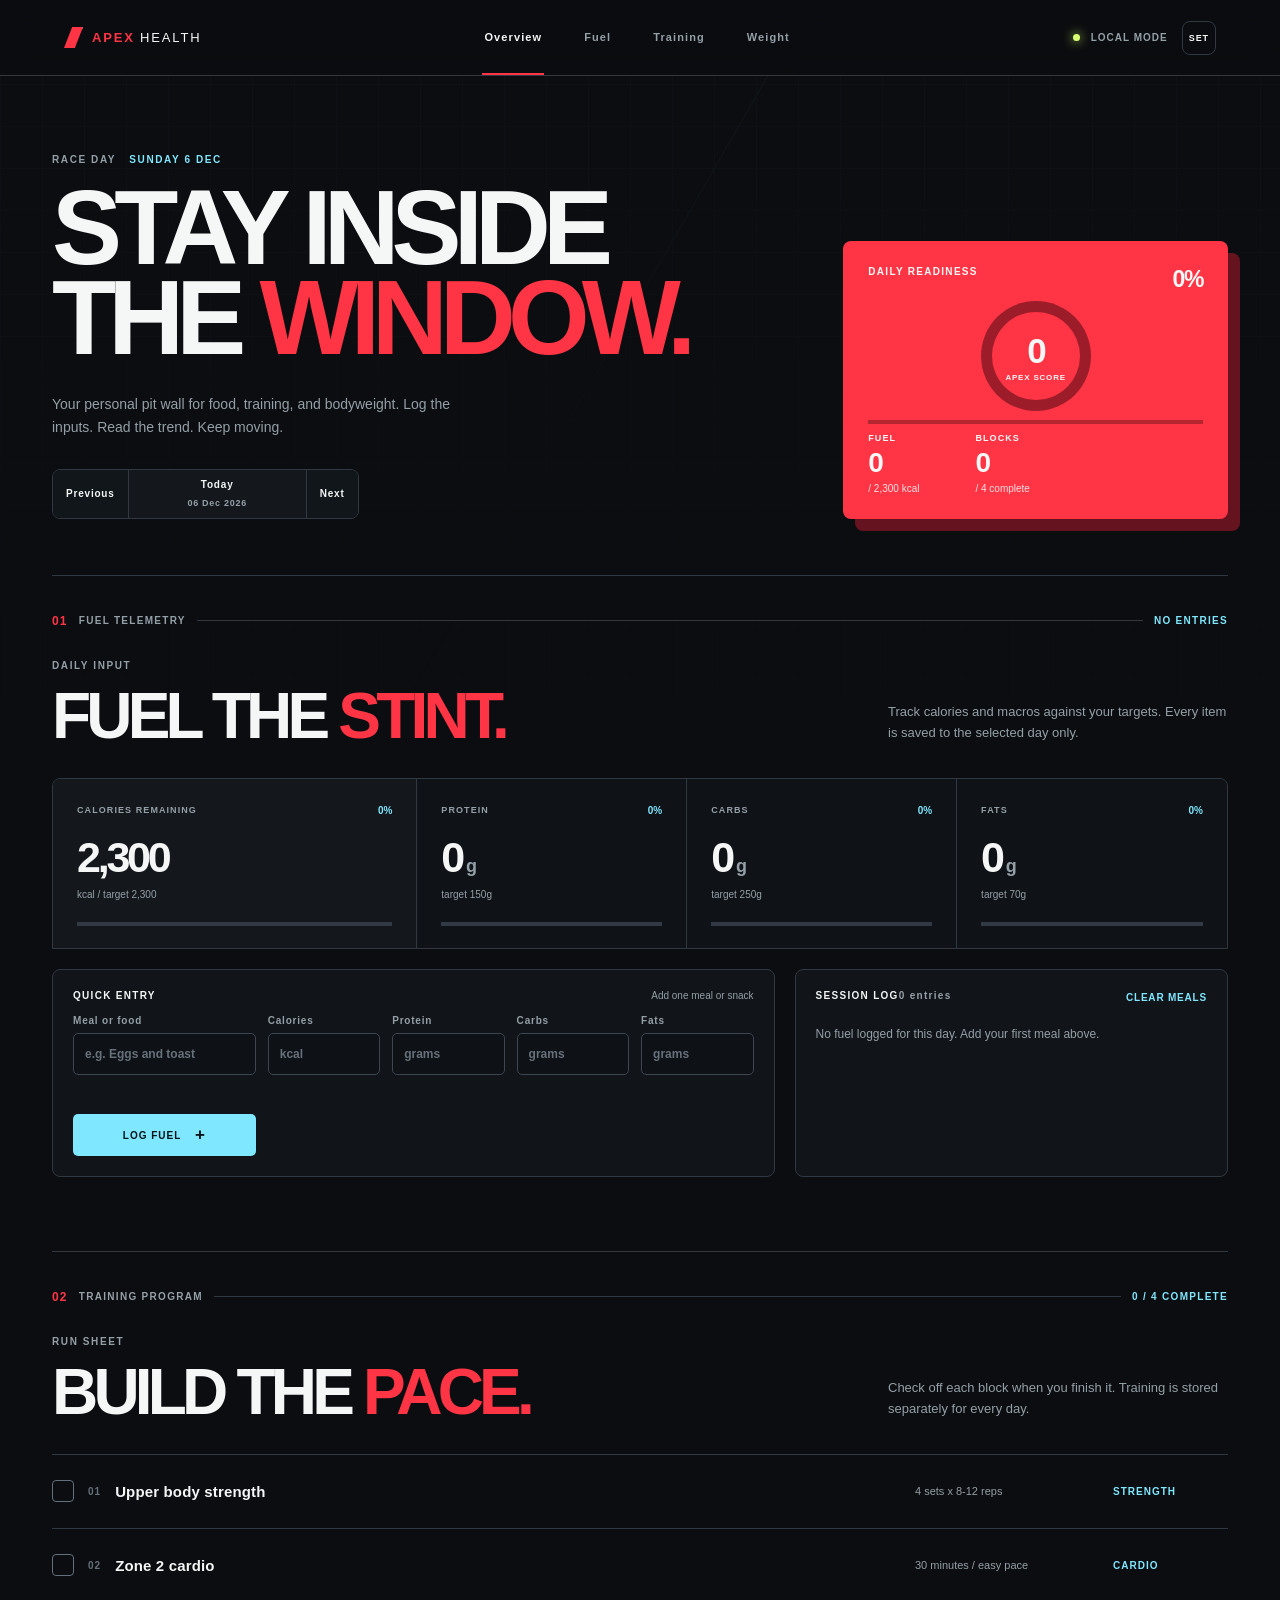
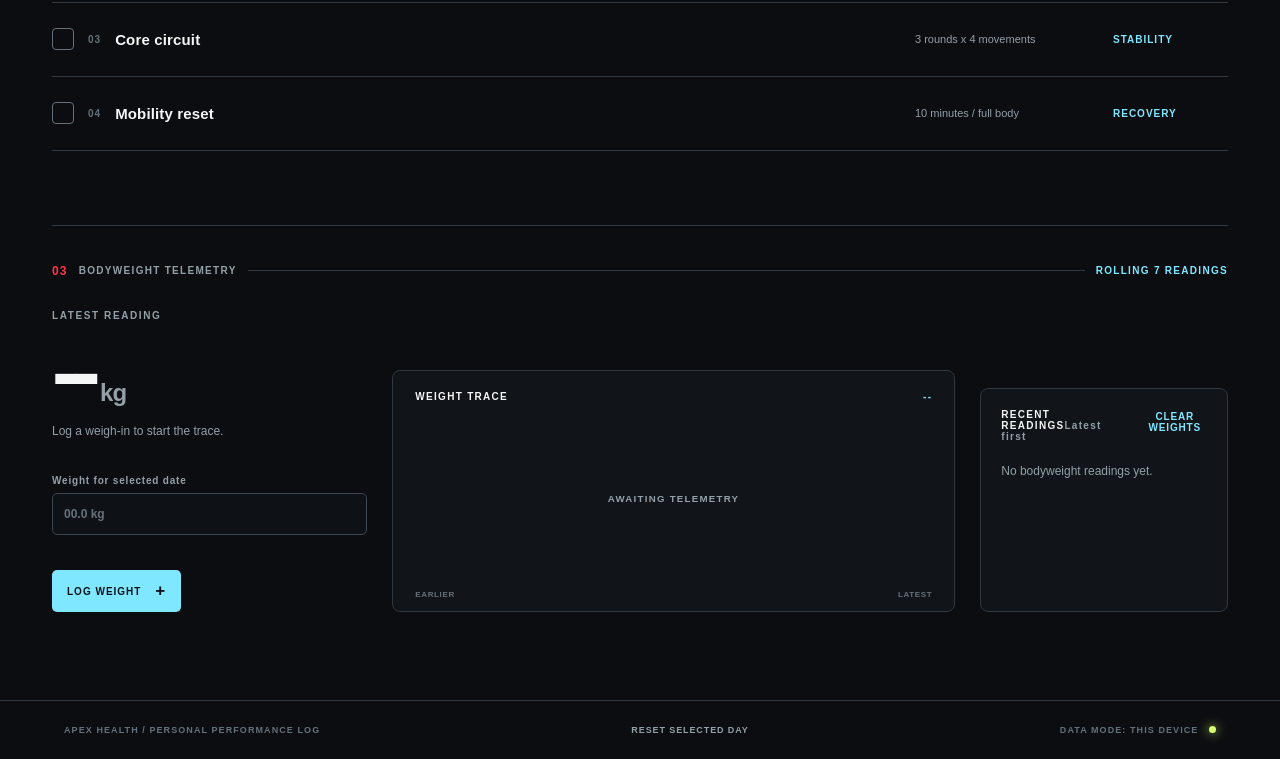
==== index.html @ 32682e9d "Connect Apex Health dashboard to Google Sheets adapter" ====
<!doctype html>
<html lang="en">
  <head>
    <meta charset="UTF-8" />
    <meta name="viewport" content="width=device-width, initial-scale=1.0" />
    <meta name="theme-color" content="#0b0d10" />
    <meta name="description" content="A private F1-inspired dashboard for daily nutrition, training, and bodyweight tracking." />
    <title>Apex Health | Personal performance tracker</title>
    <link rel="icon" href="data:image/svg+xml,%3Csvg xmlns='http://www.w3.org/2000/svg' viewBox='0 0 64 64'%3E%3Crect width='64' height='64' rx='10' fill='%230b0d10'/%3E%3Cpath d='M12 45 29 16h24L37 45h-9l12-20h-9L21 45Z' fill='%23ff3545'/%3E%3C/svg%3E" />
    <link rel="stylesheet" href="styles.css" />
  </head>
  <body>
    <a class="skip-link" href="#dashboard">Skip to dashboard</a>
    <div class="ambient-grid" aria-hidden="true"></div>

    <header class="topbar">
      <a class="brand" href="#dashboard" aria-label="Apex Health dashboard">
        <span class="brand-mark" aria-hidden="true"></span>
        <span><b>APEX</b> HEALTH</span>
      </a>
      <nav aria-label="Primary navigation">
        <a class="active" href="#dashboard">Overview</a>
        <a href="#fuel">Fuel</a>
        <a href="#training">Training</a>
        <a href="#weight">Weight</a>
      </nav>
      <div class="topbar-actions">
        <span class="status" id="connectionStatus"><i aria-hidden="true"></i> LOCAL MODE</span>
        <button class="icon-button" id="settingsButton" type="button" aria-label="Open daily target settings">
          <span aria-hidden="true">SET</span>
        </button>
      </div>
    </header>

    <main id="dashboard">
      <section class="hero">
        <div class="hero-copy">
          <p class="eyebrow">RACE DAY <span id="todayLabel"></span></p>
          <h1>Stay inside<br />the <em>window.</em></h1>
          <p class="lede">Your personal pit wall for food, training, and bodyweight. Log the inputs. Read the trend. Keep moving.</p>
          <div class="date-control" aria-label="Choose tracking date">
            <button id="previousDay" type="button" aria-label="Previous day">Previous</button>
            <button id="jumpToday" class="date-display" type="button"><span id="selectedDateLabel">Today</span><small id="selectedDateLong"></small></button>
            <button id="nextDay" type="button" aria-label="Next day">Next</button>
          </div>
        </div>

        <aside class="race-card" aria-labelledby="readiness-title">
          <div class="race-card-head"><span id="readiness-title">DAILY READINESS</span><b id="completion">0%</b></div>
          <div class="lap-ring" id="lapRing" aria-hidden="true"><div><strong id="lapScore">0</strong><small>APEX SCORE</small></div></div>
          <div class="progress"><i id="progressBar"></i></div>
          <div class="race-stats">
            <div><small>FUEL</small><strong id="caloriesTotal">0</strong><span id="calorieRaceTarget">/ 2,300 kcal</span></div>
            <div><small>BLOCKS</small><strong id="workoutsTotal">0</strong><span id="workoutRaceTarget">/ 4 complete</span></div>
          </div>
        </aside>
      </section>

      <section class="section-shell telemetry" id="fuel">
        <div class="section-kicker"><span>01</span><p>FUEL TELEMETRY</p><i></i><small id="fuelStatus">NO ENTRIES</small></div>
        <div class="section-heading">
          <div><p class="eyebrow">DAILY INPUT</p><h2>Fuel the <em>stint.</em></h2></div>
          <p>Track calories and macros against your targets. Every item is saved to the selected day only.</p>
        </div>

        <div class="fuel-grid">
          <article class="metric primary"><div class="metric-top"><p>CALORIES REMAINING</p><span id="caloriePercent">0%</span></div><strong id="remaining">2,300</strong><small id="calorieTargetLabel">kcal / target 2,300</small><div class="meter"><i id="calorieMeter"></i></div></article>
          <article class="metric"><div class="metric-top"><p>PROTEIN</p><span id="proteinPercent">0%</span></div><strong id="protein">0<span>g</span></strong><small id="proteinTargetLabel">target 150g</small><div class="meter"><i id="proteinMeter"></i></div></article>
          <article class="metric"><div class="metric-top"><p>CARBS</p><span id="carbsPercent">0%</span></div><strong id="carbs">0<span>g</span></strong><small id="carbsTargetLabel">target 250g</small><div class="meter"><i id="carbsMeter"></i></div></article>
          <article class="metric"><div class="metric-top"><p>FATS</p><span id="fatsPercent">0%</span></div><strong id="fats">0<span>g</span></strong><small id="fatsTargetLabel">target 70g</small><div class="meter"><i id="fatsMeter"></i></div></article>
        </div>

        <div class="fuel-entry-layout">
          <form class="fuel-form" id="fuelForm" novalidate>
            <div class="form-title"><span>QUICK ENTRY</span><small>Add one meal or snack</small></div>
            <label class="wide-field">Meal or food<input required name="meal" maxlength="60" autocomplete="off" placeholder="e.g. Eggs and toast" /></label>
            <label>Calories<input required name="calories" type="number" min="0" max="10000" step="1" inputmode="decimal" placeholder="kcal" /></label>
            <label>Protein<input name="protein" type="number" min="0" max="1000" step="0.1" inputmode="decimal" placeholder="grams" /></label>
            <label>Carbs<input name="carbs" type="number" min="0" max="1000" step="0.1" inputmode="decimal" placeholder="grams" /></label>
            <label>Fats<input name="fats" type="number" min="0" max="1000" step="0.1" inputmode="decimal" placeholder="grams" /></label>
            <p class="form-error" id="fuelError" role="alert"></p>
            <button class="primary-button" type="submit">Log fuel <b aria-hidden="true">+</b></button>
          </form>

          <div class="log-panel">
            <div class="log-panel-head"><div><span>SESSION LOG</span><small id="mealCount">0 entries</small></div><button id="clearMeals" class="text-button" type="button">Clear meals</button></div>
            <div class="meal-list" id="mealList"></div>
          </div>
        </div>
      </section>

      <section class="section-shell training-section" id="training">
        <div class="section-kicker"><span>02</span><p>TRAINING PROGRAM</p><i></i><small id="trainingStatus">0 / 4 COMPLETE</small></div>
        <div class="section-heading"><div><p class="eyebrow">RUN SHEET</p><h2>Build the <em>pace.</em></h2></div><p>Check off each block when you finish it. Training is stored separately for every day.</p></div>
        <div class="exercise-list" id="exerciseList"></div>
      </section>

      <section class="section-shell weight-section" id="weight">
        <div class="section-kicker"><span>03</span><p>BODYWEIGHT TELEMETRY</p><i></i><small>ROLLING 7 READINGS</small></div>
        <div class="weight-layout">
          <div class="weight-reading"><p class="eyebrow">LATEST READING</p><strong class="weight-value" id="currentWeight">--<small>kg</small></strong><p class="weight-note" id="weightNote">Log a weigh-in to start the trace.</p><form id="weightForm" novalidate><label>Weight for selected date<input required type="number" min="25" max="300" step="0.1" inputmode="decimal" name="weight" placeholder="00.0 kg" /></label><p class="form-error" id="weightError" role="alert"></p><button class="primary-button" type="submit">Log weight <b aria-hidden="true">+</b></button></form></div>
          <div class="chart-wrap"><div class="chart-title"><span>WEIGHT TRACE</span><strong id="weightChange">--</strong></div><svg id="weightChart" viewBox="0 0 640 220" role="img" aria-label="Recent bodyweight trend"></svg><div class="axis"><span id="chartStart">EARLIER</span><span id="chartEnd">LATEST</span></div></div>
          <aside class="weight-history"><div class="log-panel-head"><div><span>RECENT READINGS</span><small>Latest first</small></div><button id="clearWeight" class="text-button" type="button">Clear weights</button></div><div id="weightList"></div></aside>
        </div>
      </section>
    </main>

    <footer><span>APEX HEALTH / PERSONAL PERFORMANCE LOG</span><button id="resetDay" type="button">Reset selected day</button><span id="dataMode">DATA MODE: THIS DEVICE <b aria-hidden="true"></b></span></footer>

    <dialog id="settingsDialog" aria-labelledby="settingsTitle">
      <form id="settingsForm" novalidate>
        <div class="dialog-head"><div><p class="eyebrow">CAR SETUP</p><h2 id="settingsTitle">Daily targets.</h2></div><button class="icon-button" id="closeSettings" aria-label="Close settings" type="button">Close</button></div>
        <p class="dialog-copy">These targets change only the progress calculations on this device.</p>
        <div class="settings-grid"><label>Calories<input required name="calories" type="number" min="500" max="10000" /></label><label>Protein (g)<input required name="protein" type="number" min="1" max="1000" /></label><label>Carbs (g)<input required name="carbs" type="number" min="1" max="1000" /></label><label>Fats (g)<input required name="fats" type="number" min="1" max="1000" /></label></div>
        <p class="form-error" id="settingsError" role="alert"></p><div class="dialog-actions"><button class="text-button" id="cancelSettings" type="button">Cancel</button><button class="primary-button" type="submit">Save targets <b aria-hidden="true">+</b></button></div>
      </form>
    </dialog>
    <div class="toast" id="toast" role="status" aria-live="polite"></div>
    <script src="config.js"></script>
    <script src="app.js"></script>
  </body>
</html>
---- styles.css ----
:root { --ink: #0b0d10; --panel: #14181d; --panel-2: #101419; --line: #303842; --text: #f4f7f6; --muted: #94a0a7; --faint: #65717a; --red: #ff3545; --red-dark: #941c2a; --lime: #d7ff72; --cyan: #7fe7ff; --amber: #ffc34d; --radius: 8px; }
* { box-sizing: border-box; } html { scroll-behavior: smooth; } body { min-width: 320px; margin: 0; overflow-x: hidden; background: var(--ink); color: var(--text); font-family: "Arial Narrow", "Roboto Condensed", Arial, sans-serif; } button, input { font: inherit; } button { cursor: pointer; } button:focus-visible, input:focus-visible, a:focus-visible { outline: 2px solid var(--cyan); outline-offset: 3px; } .ambient-grid { position: fixed; z-index: -1; inset: 0; opacity: .45; background-image: linear-gradient(#131a20 1px, transparent 1px), linear-gradient(90deg, #131a20 1px, transparent 1px), linear-gradient(120deg, transparent 45%, #182027 45.1%, transparent 45.2%); background-size: 42px 42px, 42px 42px, 100% 100%; mask-image: linear-gradient(to bottom, #000, transparent 78%); } .skip-link { position: absolute; left: 12px; top: -50px; z-index: 10; padding: 9px 12px; background: var(--cyan); color: #061217; font-weight: 800; text-decoration: none; } .skip-link:focus { top: 12px; }
.topbar { height: 76px; display: flex; align-items: center; justify-content: space-between; gap: 24px; padding: 0 clamp(20px, 5vw, 82px); border-bottom: 1px solid var(--line); background: rgba(11,13,16,.87); backdrop-filter: blur(12px); } .brand { display: inline-flex; align-items: center; gap: 9px; flex: 0 0 auto; color: var(--text); font-size: 13px; font-weight: 500; letter-spacing: .14em; text-decoration: none; } .brand b { color: var(--red); } .brand-mark { width: 19px; height: 21px; display: block; clip-path: polygon(0 100%, 43% 0, 100% 0, 57% 100%); background: var(--red); box-shadow: 8px 0 0 var(--cyan); } nav { display: flex; align-self: stretch; gap: clamp(14px, 3vw, 38px); } nav a { display: grid; place-items: center; padding: 0 2px; border-bottom: 2px solid transparent; color: var(--muted); font-size: 11px; font-weight: 700; letter-spacing: .1em; text-decoration: none; } nav a:hover, nav a.active { color: var(--text); border-color: var(--red); } .topbar-actions { display: flex; align-items: center; gap: 14px; } .status { color: var(--muted); font-size: 10px; font-weight: 700; letter-spacing: .1em; white-space: nowrap; } .status i, footer b { width: 7px; height: 7px; display: inline-block; margin-right: 7px; border-radius: 50%; background: var(--lime); box-shadow: 0 0 11px var(--lime); } .icon-button { min-height: 34px; border: 1px solid var(--line); border-radius: var(--radius); background: transparent; color: var(--text); font-size: 9px; font-weight: 800; letter-spacing: .1em; } .icon-button:hover { border-color: var(--cyan); color: var(--cyan); }
main { max-width: 1240px; margin: auto; padding: 0 32px; } .hero { min-height: 440px; display: grid; grid-template-columns: minmax(0, 1.3fr) minmax(300px, .7fr); align-items: end; gap: clamp(35px, 6vw, 80px); padding: 78px 0 56px; } .eyebrow { margin: 0 0 18px; color: var(--muted); font-size: 10px; font-weight: 800; letter-spacing: .16em; } .eyebrow span { color: var(--cyan); margin-left: 9px; } h1, h2 { margin: 0; font-weight: 900; letter-spacing: -.075em; line-height: .86; text-transform: uppercase; } h1 { font-size: clamp(58px, 8.2vw, 110px); } h2 { font-size: clamp(42px, 5vw, 70px); } h1 em, h2 em { color: var(--red); font-style: normal; } .lede { max-width: 420px; margin: 29px 0 0; color: var(--muted); font-size: 14px; line-height: 1.65; } .date-control { width: fit-content; display: grid; grid-template-columns: auto minmax(178px, 1fr) auto; margin-top: 30px; border: 1px solid var(--line); border-radius: var(--radius); overflow: hidden; } .date-control button { min-height: 48px; padding: 0 13px; border: 0; border-right: 1px solid var(--line); background: #11161a; color: var(--text); font-size: 10px; font-weight: 800; letter-spacing: .08em; } .date-control button:last-child { border: 0; } .date-control button:hover { background: var(--red); } .date-control .date-display { display: grid; place-items: center; gap: 2px; padding: 7px 18px; background: var(--panel); } .date-display small { color: var(--muted); font-size: 9px; letter-spacing: .08em; }
.race-card { min-height: 278px; display: flex; flex-direction: column; justify-content: space-between; padding: 25px; border-radius: var(--radius); background: var(--red); box-shadow: 12px 12px 0 #64131f; } .race-card-head, .chart-title, .log-panel-head { display: flex; align-items: flex-start; justify-content: space-between; gap: 16px; font-size: 10px; font-weight: 900; letter-spacing: .13em; } .race-card-head b { font-size: 23px; letter-spacing: -.06em; } .lap-ring { --score: 0deg; width: 110px; aspect-ratio: 1; display: grid; place-items: center; align-self: center; border-radius: 50%; background: conic-gradient(var(--text) var(--score), #9d1c2a 0); } .lap-ring > div { width: 88px; aspect-ratio: 1; display: grid; place-content: center; text-align: center; border-radius: inherit; background: var(--red); } .lap-ring strong { font-size: 35px; letter-spacing: -.08em; } .lap-ring small { margin-top: 2px; font-size: 8px; font-weight: 800; letter-spacing: .1em; } .progress, .meter { height: 4px; background: rgba(45, 9, 14, .35); } .progress i, .meter i { width: 0; height: 100%; display: block; background: var(--text); transition: width .3s ease; } .race-stats { display: flex; gap: clamp(25px, 5vw, 56px); } .race-stats div { display: grid; gap: 4px; } .race-stats small, .metric p { margin: 0; font-size: 9px; font-weight: 800; letter-spacing: .12em; } .race-stats strong { font-size: 28px; letter-spacing: -.07em; } .race-stats span { color: #ffe0e3; font-size: 10px; }
.section-shell { padding: 38px 0 74px; border-top: 1px solid var(--line); } .section-kicker { display: grid; grid-template-columns: auto auto 1fr auto; align-items: center; gap: 11px; margin-bottom: 32px; color: var(--muted); } .section-kicker span { color: var(--red); font-size: 12px; font-weight: 900; letter-spacing: .1em; } .section-kicker p, .section-kicker small { margin: 0; font-size: 10px; font-weight: 800; letter-spacing: .13em; } .section-kicker i { height: 1px; background: var(--line); } .section-kicker small { color: var(--cyan); } .section-heading { display: grid; grid-template-columns: 1fr minmax(240px, 340px); align-items: end; gap: 25px; margin-bottom: 34px; } .section-heading > p { max-width: 340px; margin: 0; color: var(--muted); font-size: 13px; line-height: 1.6; } .fuel-grid { display: grid; grid-template-columns: 1.35fr repeat(3, 1fr); border: 1px solid var(--line); border-radius: var(--radius) var(--radius) 0 0; overflow: hidden; } .metric { min-height: 163px; padding: 26px 24px 22px; border-right: 1px solid var(--line); background: rgba(20,24,29,.55); } .metric:last-child { border: 0; } .metric.primary { background: var(--panel); } .metric-top { display: flex; justify-content: space-between; gap: 10px; } .metric-top span { color: var(--cyan); font-size: 10px; font-weight: 800; } .metric p { color: var(--muted); } .metric strong { display: block; margin: 17px 0 2px; font-size: 43px; letter-spacing: -.075em; } .metric strong span { margin-left: 4px; color: var(--muted); font-size: 18px; } .metric small { color: var(--muted); font-size: 10px; } .meter { margin-top: 20px; background: #303944; } .metric .meter i { background: var(--red); } .metric:nth-child(2) .meter i { background: var(--amber); } .metric:nth-child(3) .meter i { background: var(--cyan); } .metric:nth-child(4) .meter i { background: var(--lime); }
.fuel-entry-layout { display: grid; grid-template-columns: minmax(0, 1.25fr) minmax(300px, .75fr); gap: 20px; padding-top: 20px; } .fuel-form, .log-panel, .weight-history, .chart-wrap { border: 1px solid var(--line); border-radius: var(--radius); background: rgba(20,24,29,.72); } .fuel-form { display: grid; grid-template-columns: 1.3fr repeat(4, .8fr); gap: 12px; padding: 20px; } .form-title { grid-column: 1 / -1; display: flex; justify-content: space-between; align-items: baseline; margin-bottom: 2px; } .form-title span, .log-panel-head > div > span, .chart-title span { font-size: 10px; font-weight: 900; letter-spacing: .13em; } .form-title small, .log-panel-head small { color: var(--muted); font-size: 10px; } label { display: grid; gap: 7px; color: var(--muted); font-size: 10px; font-weight: 800; letter-spacing: .08em; } input { width: 100%; min-width: 0; height: 42px; border: 1px solid #3b4651; border-radius: 5px; background: #0e1216; color: var(--text); padding: 0 11px; font-size: 12px; letter-spacing: normal; } input::placeholder { color: #67717a; } input:focus { border-color: var(--cyan); outline: 0; } .form-error { grid-column: 1 / -1; min-height: 15px; margin: 0; color: #ff8992; font-size: 11px; line-height: 1.35; } .primary-button { min-height: 42px; align-self: end; border: 0; border-radius: 5px; background: var(--cyan); color: #061318; padding: 0 15px; font-size: 10px; font-weight: 900; letter-spacing: .1em; text-transform: uppercase; } .primary-button b { margin-left: 10px; font-size: 17px; vertical-align: -1px; } .primary-button:hover { background: var(--red); color: white; } button:active { transform: translateY(1px); } .log-panel { padding: 20px; } .text-button { border: 0; background: transparent; color: var(--cyan); padding: 2px 0; font-size: 10px; font-weight: 900; letter-spacing: .08em; text-transform: uppercase; } .text-button:hover { color: var(--red); } .meal-list, #weightList { margin-top: 12px; } .meal-row { display: grid; grid-template-columns: 1fr auto auto; align-items: center; gap: 12px; padding: 13px 0; border-top: 1px solid var(--line); } .meal-row:first-child { border-top: 0; } .meal-row strong { display: block; font-size: 13px; letter-spacing: .02em; } .meal-row small { display: block; margin-top: 4px; color: var(--muted); font-size: 9px; font-weight: 700; letter-spacing: .07em; } .meal-calories { font-size: 11px; white-space: nowrap; } .delete-button { border: 0; background: transparent; color: var(--faint); padding: 3px 0 3px 7px; font-size: 9px; font-weight: 800; text-transform: uppercase; } .delete-button:hover { color: var(--red); } .empty-state { margin: 20px 0 6px; color: var(--muted); font-size: 12px; line-height: 1.5; }
.exercise-list { border-top: 1px solid var(--line); } .exercise { min-height: 74px; display: grid; grid-template-columns: 1fr 180px 115px; align-items: center; gap: 18px; border-bottom: 1px solid var(--line); transition: background .2s ease; } .exercise:hover { background: rgba(127,231,255,.035); } .exercise label { display: flex; align-items: center; gap: 14px; color: var(--text); font-size: 15px; letter-spacing: .01em; } .exercise input { position: absolute; width: 1px; height: 1px; opacity: 0; } .check { width: 22px; height: 22px; flex: 0 0 22px; display: grid; place-items: center; border: 1px solid #64717c; border-radius: 4px; } .exercise input:checked + .check { border-color: var(--lime); background: var(--lime); } .exercise input:checked + .check::after { content: "OK"; color: #101710; font-size: 8px; font-weight: 900; } .exercise.is-complete .exercise-name { color: var(--muted); text-decoration: line-through; } .exercise-index { color: var(--faint); font-size: 10px; font-weight: 800; letter-spacing: .1em; } .exercise-meta { color: var(--muted); font-size: 11px; } .exercise-type { color: var(--cyan); font-size: 10px; font-weight: 800; letter-spacing: .1em; }
.weight-section { padding-bottom: 88px; } .weight-layout { display: grid; grid-template-columns: minmax(220px,.7fr) minmax(330px,1.25fr) minmax(210px,.55fr); align-items: end; gap: 25px; } .weight-value { display: block; font-size: clamp(62px,6.6vw,86px); letter-spacing: -.09em; line-height: .8; } .weight-value small { margin-left: 7px; color: var(--muted); font-size: 24px; letter-spacing: -.04em; } .weight-note { min-height: 35px; margin: 17px 0; color: var(--muted); font-size: 12px; line-height: 1.45; } #weightForm { display: grid; gap: 10px; } #weightForm .primary-button { justify-self: start; } .chart-wrap { padding: 20px 22px 12px; } .chart-title strong { color: var(--cyan); font-size: 10px; } .chart-wrap svg { width: 100%; height: 180px; display: block; margin-top: 8px; } .chart-grid { stroke: #303b45; stroke-width: 1; } .chart-line { fill: none; stroke: var(--cyan); stroke-width: 4; stroke-linecap: round; stroke-linejoin: round; } .chart-point { fill: var(--text); stroke: var(--cyan); stroke-width: 3; } .chart-empty { fill: var(--muted); font-size: 12px; font-weight: 800; letter-spacing: .13em; } .axis { display: flex; justify-content: space-between; gap: 12px; color: var(--faint); font-size: 8px; font-weight: 800; letter-spacing: .08em; } .weight-history { min-height: 224px; padding: 20px; } .weight-row { display: flex; justify-content: space-between; gap: 9px; padding: 12px 0; border-top: 1px solid var(--line); color: var(--muted); font-size: 10px; } .weight-row:first-child { margin-top: 12px; } .weight-row strong { color: var(--text); font-size: 11px; }
footer { display: flex; align-items: center; justify-content: space-between; gap: 15px; padding: 24px clamp(20px,5vw,82px); border-top: 1px solid var(--line); color: var(--faint); font-size: 9px; font-weight: 800; letter-spacing: .12em; } footer button { border: 0; background: transparent; color: var(--muted); padding: 0; font-size: 9px; font-weight: 800; letter-spacing: .1em; text-transform: uppercase; } footer button:hover { color: var(--red); } footer b { margin: 0 0 0 7px; }
dialog { width: min(530px, calc(100% - 32px)); border: 1px solid #43515d; border-radius: var(--radius); background: #141a20; color: var(--text); padding: 0; box-shadow: 0 24px 80px rgba(0,0,0,.6); } dialog::backdrop { background: rgba(0,0,0,.72); } #settingsForm { padding: 26px; } .dialog-head { display: flex; justify-content: space-between; gap: 16px; } .dialog-head h2 { font-size: 38px; } .dialog-copy { color: var(--muted); font-size: 13px; line-height: 1.55; } .settings-grid { display: grid; grid-template-columns: 1fr 1fr; gap: 13px; margin-top: 22px; } .dialog-actions { display: flex; justify-content: flex-end; align-items: center; gap: 18px; margin-top: 10px; } .toast { position: fixed; z-index: 5; left: 50%; bottom: 28px; max-width: calc(100% - 32px); transform: translate(-50%, 90px); border: 1px solid #5c737c; border-radius: 5px; background: #17242a; color: var(--text); padding: 11px 15px; font-size: 11px; font-weight: 800; letter-spacing: .05em; opacity: 0; transition: transform .25s ease, opacity .25s ease; } .toast.visible { transform: translate(-50%, 0); opacity: 1; }
@media (max-width: 900px) { .fuel-entry-layout, .weight-layout { grid-template-columns: 1fr 1fr; } .log-panel { grid-column: span 2; } .weight-history { grid-column: span 2; } .weight-history { min-height: 0; } }
@media (max-width: 700px) { .topbar { height: 64px; padding: 0 18px; } .brand { font-size: 11px; } nav { gap: 14px; } nav a { font-size: 9px; } nav a:nth-child(2) { display: none; } .status { display: none; } main { padding: 0 19px; } .hero { min-height: 0; grid-template-columns: 1fr; gap: 35px; padding: 58px 0 46px; } h1 { font-size: clamp(54px, 17vw, 78px); } .section-shell { padding: 30px 0 58px; } .section-kicker { grid-template-columns: auto auto 1fr; } .section-kicker small { display: none; } .section-heading { grid-template-columns: 1fr; gap: 17px; } .fuel-grid { grid-template-columns: 1fr 1fr; } .metric { min-height: 145px; padding: 19px 16px; border-bottom: 1px solid var(--line); } .metric.primary { grid-column: span 2; } .metric:nth-child(2) { border-right: 0; } .metric:nth-child(3), .metric:nth-child(4) { border-bottom: 0; } .metric strong { font-size: 36px; } .fuel-entry-layout, .weight-layout { grid-template-columns: 1fr; } .fuel-form { grid-template-columns: 1fr 1fr; } .fuel-form .wide-field, .fuel-form .form-title, .fuel-form .form-error, .fuel-form .primary-button { grid-column: 1 / -1; } .log-panel, .weight-history { grid-column: auto; } .exercise { min-height: 82px; grid-template-columns: 1fr auto; gap: 5px; } .exercise label { font-size: 13px; } .exercise-meta { grid-column: 1; padding-left: 36px; } .exercise-type { grid-column: 2; grid-row: 1; } .weight-history { min-height: 0; } footer { align-items: flex-start; flex-direction: column; padding: 22px 19px; } .settings-grid { grid-template-columns: 1fr; } }
@media (prefers-reduced-motion: reduce) { *, *::before, *::after { scroll-behavior: auto !important; transition-duration: .01ms !important; } }
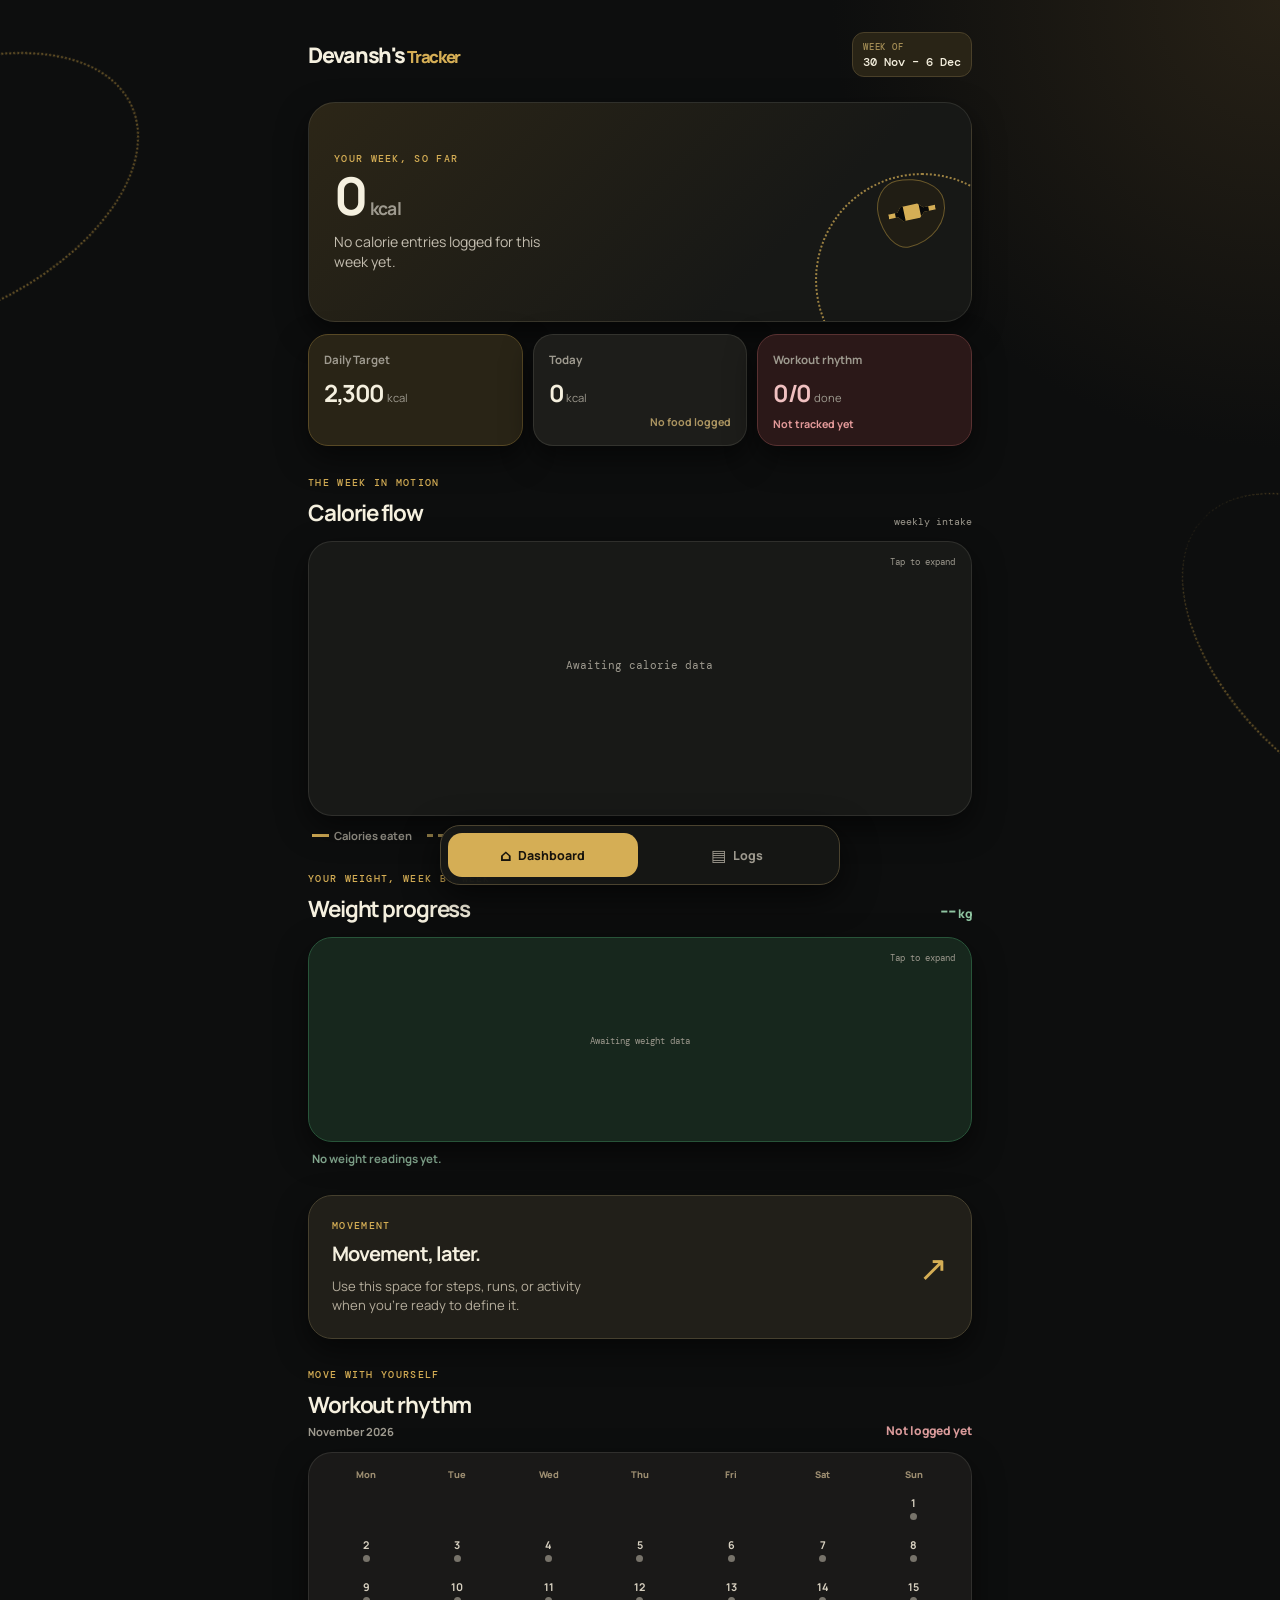
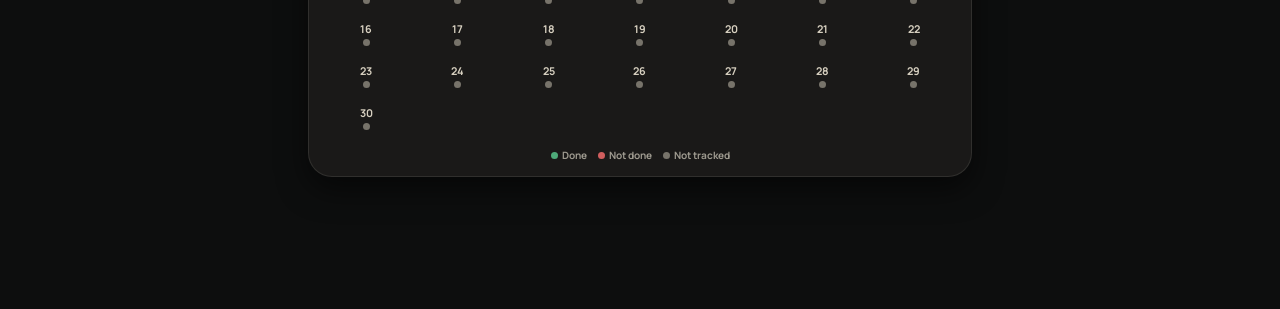
==== commit 67680114: "Update tracker dashboard and logs page" ====
--- a/index.html
+++ b/index.html
@@ -3,120 +3,50 @@
   <head>
     <meta charset="UTF-8" />
     <meta name="viewport" content="width=device-width, initial-scale=1.0" />
-    <meta name="theme-color" content="#0b0d10" />
-    <meta name="description" content="A private F1-inspired dashboard for daily nutrition, training, and bodyweight tracking." />
-    <title>Apex Health | Personal performance tracker</title>
-    <link rel="icon" href="data:image/svg+xml,%3Csvg xmlns='http://www.w3.org/2000/svg' viewBox='0 0 64 64'%3E%3Crect width='64' height='64' rx='10' fill='%230b0d10'/%3E%3Cpath d='M12 45 29 16h24L37 45h-9l12-20h-9L21 45Z' fill='%23ff3545'/%3E%3C/svg%3E" />
+    <meta name="theme-color" content="#0d0e0e" />
+    <meta name="description" content="Devansh's weekly calorie, workout, and weight tracker." />
+    <title>Devansh Tracker</title>
     <link rel="stylesheet" href="styles.css" />
   </head>
   <body>
-    <a class="skip-link" href="#dashboard">Skip to dashboard</a>
-    <div class="ambient-grid" aria-hidden="true"></div>
+    <main class="shell">
+      <header class="topbar">
+        <a class="wordmark" href="index.html" aria-label="Devansh Tracker dashboard">Devansh's <span>Tracker</span></a>
+        <label class="week-switcher"><span>WEEK OF</span><select id="week-select" aria-label="Choose week"></select></label>
+      </header>
 
-    <header class="topbar">
-      <a class="brand" href="#dashboard" aria-label="Apex Health dashboard">
-        <span class="brand-mark" aria-hidden="true"></span>
-        <span><b>APEX</b> HEALTH</span>
-      </a>
-      <nav aria-label="Primary navigation">
-        <a class="active" href="#dashboard">Overview</a>
-        <a href="#fuel">Fuel</a>
-        <a href="#training">Training</a>
-        <a href="#weight">Weight</a>
-      </nav>
-      <div class="topbar-actions">
-        <span class="status" id="connectionStatus"><i aria-hidden="true"></i> LOCAL MODE</span>
-        <button class="icon-button" id="settingsButton" type="button" aria-label="Open daily target settings">
-          <span aria-hidden="true">SET</span>
-        </button>
-      </div>
-    </header>
-
-    <main id="dashboard">
-      <section class="hero">
-        <div class="hero-copy">
-          <p class="eyebrow">RACE DAY <span id="todayLabel"></span></p>
-          <h1>Stay inside<br />the <em>window.</em></h1>
-          <p class="lede">Your personal pit wall for food, training, and bodyweight. Log the inputs. Read the trend. Keep moving.</p>
-          <div class="date-control" aria-label="Choose tracking date">
-            <button id="previousDay" type="button" aria-label="Previous day">Previous</button>
-            <button id="jumpToday" class="date-display" type="button"><span id="selectedDateLabel">Today</span><small id="selectedDateLong"></small></button>
-            <button id="nextDay" type="button" aria-label="Next day">Next</button>
-          </div>
-        </div>
-
-        <aside class="race-card" aria-labelledby="readiness-title">
-          <div class="race-card-head"><span id="readiness-title">DAILY READINESS</span><b id="completion">0%</b></div>
-          <div class="lap-ring" id="lapRing" aria-hidden="true"><div><strong id="lapScore">0</strong><small>APEX SCORE</small></div></div>
-          <div class="progress"><i id="progressBar"></i></div>
-          <div class="race-stats">
-            <div><small>FUEL</small><strong id="caloriesTotal">0</strong><span id="calorieRaceTarget">/ 2,300 kcal</span></div>
-            <div><small>BLOCKS</small><strong id="workoutsTotal">0</strong><span id="workoutRaceTarget">/ 4 complete</span></div>
-          </div>
-        </aside>
+      <section class="hero card" aria-labelledby="weekly-heading">
+        <div class="hero-copy"><p class="eyebrow">YOUR WEEK, SO FAR</p><h1 id="weekly-heading"><span id="weekly-total">0</span> <small>kcal</small></h1><p class="status-line" id="weekly-status">Loading your weekly overview…</p></div>
+        <div class="hero-orb" aria-hidden="true"><span class="f1-car"><i></i><i></i></span></div>
       </section>
 
-      <section class="section-shell telemetry" id="fuel">
-        <div class="section-kicker"><span>01</span><p>FUEL TELEMETRY</p><i></i><small id="fuelStatus">NO ENTRIES</small></div>
-        <div class="section-heading">
-          <div><p class="eyebrow">DAILY INPUT</p><h2>Fuel the <em>stint.</em></h2></div>
-          <p>Track calories and macros against your targets. Every item is saved to the selected day only.</p>
-        </div>
-
-        <div class="fuel-grid">
-          <article class="metric primary"><div class="metric-top"><p>CALORIES REMAINING</p><span id="caloriePercent">0%</span></div><strong id="remaining">2,300</strong><small id="calorieTargetLabel">kcal / target 2,300</small><div class="meter"><i id="calorieMeter"></i></div></article>
-          <article class="metric"><div class="metric-top"><p>PROTEIN</p><span id="proteinPercent">0%</span></div><strong id="protein">0<span>g</span></strong><small id="proteinTargetLabel">target 150g</small><div class="meter"><i id="proteinMeter"></i></div></article>
-          <article class="metric"><div class="metric-top"><p>CARBS</p><span id="carbsPercent">0%</span></div><strong id="carbs">0<span>g</span></strong><small id="carbsTargetLabel">target 250g</small><div class="meter"><i id="carbsMeter"></i></div></article>
-          <article class="metric"><div class="metric-top"><p>FATS</p><span id="fatsPercent">0%</span></div><strong id="fats">0<span>g</span></strong><small id="fatsTargetLabel">target 70g</small><div class="meter"><i id="fatsMeter"></i></div></article>
-        </div>
-
-        <div class="fuel-entry-layout">
-          <form class="fuel-form" id="fuelForm" novalidate>
-            <div class="form-title"><span>QUICK ENTRY</span><small>Add one meal or snack</small></div>
-            <label class="wide-field">Meal or food<input required name="meal" maxlength="60" autocomplete="off" placeholder="e.g. Eggs and toast" /></label>
-            <label>Calories<input required name="calories" type="number" min="0" max="10000" step="1" inputmode="decimal" placeholder="kcal" /></label>
-            <label>Protein<input name="protein" type="number" min="0" max="1000" step="0.1" inputmode="decimal" placeholder="grams" /></label>
-            <label>Carbs<input name="carbs" type="number" min="0" max="1000" step="0.1" inputmode="decimal" placeholder="grams" /></label>
-            <label>Fats<input name="fats" type="number" min="0" max="1000" step="0.1" inputmode="decimal" placeholder="grams" /></label>
-            <p class="form-error" id="fuelError" role="alert"></p>
-            <button class="primary-button" type="submit">Log fuel <b aria-hidden="true">+</b></button>
-          </form>
-
-          <div class="log-panel">
-            <div class="log-panel-head"><div><span>SESSION LOG</span><small id="mealCount">0 entries</small></div><button id="clearMeals" class="text-button" type="button">Clear meals</button></div>
-            <div class="meal-list" id="mealList"></div>
-          </div>
-        </div>
+      <section class="overview-grid" aria-label="Weekly overview">
+        <article class="metric target-card card"><p>Daily Target</p><strong id="target-total">0</strong><span>kcal</span></article>
+        <article class="metric intake-card card"><p>Today</p><strong id="today-total">0</strong><span>kcal</span><em id="today-status">No food logged</em></article>
+        <article class="metric workout-card card"><p>Workout rhythm</p><strong id="workout-total">0/0</strong><span>done</span><em id="workout-status">Not tracked yet</em></article>
       </section>
 
-      <section class="section-shell training-section" id="training">
-        <div class="section-kicker"><span>02</span><p>TRAINING PROGRAM</p><i></i><small id="trainingStatus">0 / 4 COMPLETE</small></div>
-        <div class="section-heading"><div><p class="eyebrow">RUN SHEET</p><h2>Build the <em>pace.</em></h2></div><p>Check off each block when you finish it. Training is stored separately for every day.</p></div>
-        <div class="exercise-list" id="exerciseList"></div>
+      <section class="chart-section" aria-labelledby="calorie-heading">
+        <div class="section-heading"><div><p class="eyebrow">THE WEEK IN MOTION</p><h2 id="calorie-heading">Calorie flow</h2></div><span class="section-note">weekly intake</span></div>
+        <button class="chart-card card" id="open-calorie-chart" type="button" aria-label="Expand calorie flow chart"><svg id="calorie-chart" viewBox="0 0 640 250" role="img" aria-label="Weekly calorie intake chart"></svg><span>Tap to expand</span></button>
+        <div class="legend"><span><i class="intake"></i>Calories eaten</span><span><i class="target"></i>Daily target</span></div>
       </section>
 
-      <section class="section-shell weight-section" id="weight">
-        <div class="section-kicker"><span>03</span><p>BODYWEIGHT TELEMETRY</p><i></i><small>ROLLING 7 READINGS</small></div>
-        <div class="weight-layout">
-          <div class="weight-reading"><p class="eyebrow">LATEST READING</p><strong class="weight-value" id="currentWeight">--<small>kg</small></strong><p class="weight-note" id="weightNote">Log a weigh-in to start the trace.</p><form id="weightForm" novalidate><label>Weight for selected date<input required type="number" min="25" max="300" step="0.1" inputmode="decimal" name="weight" placeholder="00.0 kg" /></label><p class="form-error" id="weightError" role="alert"></p><button class="primary-button" type="submit">Log weight <b aria-hidden="true">+</b></button></form></div>
-          <div class="chart-wrap"><div class="chart-title"><span>WEIGHT TRACE</span><strong id="weightChange">--</strong></div><svg id="weightChart" viewBox="0 0 640 220" role="img" aria-label="Recent bodyweight trend"></svg><div class="axis"><span id="chartStart">EARLIER</span><span id="chartEnd">LATEST</span></div></div>
-          <aside class="weight-history"><div class="log-panel-head"><div><span>RECENT READINGS</span><small>Latest first</small></div><button id="clearWeight" class="text-button" type="button">Clear weights</button></div><div id="weightList"></div></aside>
-        </div>
+      <section class="weight-section" aria-labelledby="weight-heading">
+        <div class="section-heading"><div><p class="eyebrow">YOUR WEIGHT, WEEK BY WEEK</p><h2 id="weight-heading">Weight progress</h2></div><p class="weight-value"><strong id="weight-latest">--</strong><span>kg</span></p></div>
+        <button class="weight-chart-card card" id="open-weight-chart" type="button" aria-label="Expand weight progress chart"><svg id="weight-chart" viewBox="0 0 640 220" role="img" aria-label="Recent bodyweight trend"></svg><span>Tap to expand</span></button>
+        <p class="weight-change" id="weight-change">No weight readings yet.</p>
+      </section>
+
+      <section class="movement-card card" aria-labelledby="movement-heading"><div><p class="eyebrow">MOVEMENT</p><h2 id="movement-heading">Movement, later.</h2><p>Use this space for steps, runs, or activity when you’re ready to define it.</p></div><span aria-hidden="true">↗</span></section>
+
+      <section class="workout-section" aria-labelledby="workout-heading">
+        <div class="section-heading"><div><p class="eyebrow">MOVE WITH YOURSELF</p><h2 id="workout-heading">Workout rhythm</h2><p class="month-label" id="workout-month"></p></div><p class="workout-count" id="workout-count">Not logged yet</p></div>
+        <article class="workout-calendar-card card"><div class="calendar-weekdays" aria-hidden="true"><span>Mon</span><span>Tue</span><span>Wed</span><span>Thu</span><span>Fri</span><span>Sat</span><span>Sun</span></div><div class="workout-calendar" id="workout-calendar" role="img" aria-label="Monthly workout calendar"></div><div class="workout-legend"><span><i class="workout-done"></i>Done</span><span><i class="workout-rest"></i>Not done</span><span><i class="workout-untracked"></i>Not tracked</span></div></article>
       </section>
     </main>
-
-    <footer><span>APEX HEALTH / PERSONAL PERFORMANCE LOG</span><button id="resetDay" type="button">Reset selected day</button><span id="dataMode">DATA MODE: THIS DEVICE <b aria-hidden="true"></b></span></footer>
-
-    <dialog id="settingsDialog" aria-labelledby="settingsTitle">
-      <form id="settingsForm" novalidate>
-        <div class="dialog-head"><div><p class="eyebrow">CAR SETUP</p><h2 id="settingsTitle">Daily targets.</h2></div><button class="icon-button" id="closeSettings" aria-label="Close settings" type="button">Close</button></div>
-        <p class="dialog-copy">These targets change only the progress calculations on this device.</p>
-        <div class="settings-grid"><label>Calories<input required name="calories" type="number" min="500" max="10000" /></label><label>Protein (g)<input required name="protein" type="number" min="1" max="1000" /></label><label>Carbs (g)<input required name="carbs" type="number" min="1" max="1000" /></label><label>Fats (g)<input required name="fats" type="number" min="1" max="1000" /></label></div>
-        <p class="form-error" id="settingsError" role="alert"></p><div class="dialog-actions"><button class="text-button" id="cancelSettings" type="button">Cancel</button><button class="primary-button" type="submit">Save targets <b aria-hidden="true">+</b></button></div>
-      </form>
-    </dialog>
-    <div class="toast" id="toast" role="status" aria-live="polite"></div>
-    <script src="config.js"></script>
-    <script src="app.js"></script>
+    <nav class="bottom-nav" aria-label="Primary navigation"><a class="active" href="index.html" aria-current="page"><span aria-hidden="true">⌂</span>Dashboard</a><a href="logs.html"><span aria-hidden="true">▤</span>Logs</a></nav>
+    <dialog id="chart-dialog" aria-labelledby="expanded-chart-title"><div class="dialog-head"><div><p class="eyebrow" id="expanded-chart-week">WEEKLY VIEW</p><h2 id="expanded-chart-title">Calorie flow</h2></div><button id="close-chart" type="button" aria-label="Close expanded chart">×</button></div><div class="expanded-chart-wrap"><svg id="expanded-chart" viewBox="0 0 640 250" role="img" aria-label="Expanded tracker chart"></svg></div><div class="legend" id="expanded-legend"></div></dialog>
+    <script src="config.js"></script><script src="app.js"></script>
   </body>
 </html>
--- a/styles.css
+++ b/styles.css
@@ -1,14 +1,2 @@
-:root { --ink: #0b0d10; --panel: #14181d; --panel-2: #101419; --line: #303842; --text: #f4f7f6; --muted: #94a0a7; --faint: #65717a; --red: #ff3545; --red-dark: #941c2a; --lime: #d7ff72; --cyan: #7fe7ff; --amber: #ffc34d; --radius: 8px; }
-* { box-sizing: border-box; } html { scroll-behavior: smooth; } body { min-width: 320px; margin: 0; overflow-x: hidden; background: var(--ink); color: var(--text); font-family: "Arial Narrow", "Roboto Condensed", Arial, sans-serif; } button, input { font: inherit; } button { cursor: pointer; } button:focus-visible, input:focus-visible, a:focus-visible { outline: 2px solid var(--cyan); outline-offset: 3px; } .ambient-grid { position: fixed; z-index: -1; inset: 0; opacity: .45; background-image: linear-gradient(#131a20 1px, transparent 1px), linear-gradient(90deg, #131a20 1px, transparent 1px), linear-gradient(120deg, transparent 45%, #182027 45.1%, transparent 45.2%); background-size: 42px 42px, 42px 42px, 100% 100%; mask-image: linear-gradient(to bottom, #000, transparent 78%); } .skip-link { position: absolute; left: 12px; top: -50px; z-index: 10; padding: 9px 12px; background: var(--cyan); color: #061217; font-weight: 800; text-decoration: none; } .skip-link:focus { top: 12px; }
-.topbar { height: 76px; display: flex; align-items: center; justify-content: space-between; gap: 24px; padding: 0 clamp(20px, 5vw, 82px); border-bottom: 1px solid var(--line); background: rgba(11,13,16,.87); backdrop-filter: blur(12px); } .brand { display: inline-flex; align-items: center; gap: 9px; flex: 0 0 auto; color: var(--text); font-size: 13px; font-weight: 500; letter-spacing: .14em; text-decoration: none; } .brand b { color: var(--red); } .brand-mark { width: 19px; height: 21px; display: block; clip-path: polygon(0 100%, 43% 0, 100% 0, 57% 100%); background: var(--red); box-shadow: 8px 0 0 var(--cyan); } nav { display: flex; align-self: stretch; gap: clamp(14px, 3vw, 38px); } nav a { display: grid; place-items: center; padding: 0 2px; border-bottom: 2px solid transparent; color: var(--muted); font-size: 11px; font-weight: 700; letter-spacing: .1em; text-decoration: none; } nav a:hover, nav a.active { color: var(--text); border-color: var(--red); } .topbar-actions { display: flex; align-items: center; gap: 14px; } .status { color: var(--muted); font-size: 10px; font-weight: 700; letter-spacing: .1em; white-space: nowrap; } .status i, footer b { width: 7px; height: 7px; display: inline-block; margin-right: 7px; border-radius: 50%; background: var(--lime); box-shadow: 0 0 11px var(--lime); } .icon-button { min-height: 34px; border: 1px solid var(--line); border-radius: var(--radius); background: transparent; color: var(--text); font-size: 9px; font-weight: 800; letter-spacing: .1em; } .icon-button:hover { border-color: var(--cyan); color: var(--cyan); }
-main { max-width: 1240px; margin: auto; padding: 0 32px; } .hero { min-height: 440px; display: grid; grid-template-columns: minmax(0, 1.3fr) minmax(300px, .7fr); align-items: end; gap: clamp(35px, 6vw, 80px); padding: 78px 0 56px; } .eyebrow { margin: 0 0 18px; color: var(--muted); font-size: 10px; font-weight: 800; letter-spacing: .16em; } .eyebrow span { color: var(--cyan); margin-left: 9px; } h1, h2 { margin: 0; font-weight: 900; letter-spacing: -.075em; line-height: .86; text-transform: uppercase; } h1 { font-size: clamp(58px, 8.2vw, 110px); } h2 { font-size: clamp(42px, 5vw, 70px); } h1 em, h2 em { color: var(--red); font-style: normal; } .lede { max-width: 420px; margin: 29px 0 0; color: var(--muted); font-size: 14px; line-height: 1.65; } .date-control { width: fit-content; display: grid; grid-template-columns: auto minmax(178px, 1fr) auto; margin-top: 30px; border: 1px solid var(--line); border-radius: var(--radius); overflow: hidden; } .date-control button { min-height: 48px; padding: 0 13px; border: 0; border-right: 1px solid var(--line); background: #11161a; color: var(--text); font-size: 10px; font-weight: 800; letter-spacing: .08em; } .date-control button:last-child { border: 0; } .date-control button:hover { background: var(--red); } .date-control .date-display { display: grid; place-items: center; gap: 2px; padding: 7px 18px; background: var(--panel); } .date-display small { color: var(--muted); font-size: 9px; letter-spacing: .08em; }
-.race-card { min-height: 278px; display: flex; flex-direction: column; justify-content: space-between; padding: 25px; border-radius: var(--radius); background: var(--red); box-shadow: 12px 12px 0 #64131f; } .race-card-head, .chart-title, .log-panel-head { display: flex; align-items: flex-start; justify-content: space-between; gap: 16px; font-size: 10px; font-weight: 900; letter-spacing: .13em; } .race-card-head b { font-size: 23px; letter-spacing: -.06em; } .lap-ring { --score: 0deg; width: 110px; aspect-ratio: 1; display: grid; place-items: center; align-self: center; border-radius: 50%; background: conic-gradient(var(--text) var(--score), #9d1c2a 0); } .lap-ring > div { width: 88px; aspect-ratio: 1; display: grid; place-content: center; text-align: center; border-radius: inherit; background: var(--red); } .lap-ring strong { font-size: 35px; letter-spacing: -.08em; } .lap-ring small { margin-top: 2px; font-size: 8px; font-weight: 800; letter-spacing: .1em; } .progress, .meter { height: 4px; background: rgba(45, 9, 14, .35); } .progress i, .meter i { width: 0; height: 100%; display: block; background: var(--text); transition: width .3s ease; } .race-stats { display: flex; gap: clamp(25px, 5vw, 56px); } .race-stats div { display: grid; gap: 4px; } .race-stats small, .metric p { margin: 0; font-size: 9px; font-weight: 800; letter-spacing: .12em; } .race-stats strong { font-size: 28px; letter-spacing: -.07em; } .race-stats span { color: #ffe0e3; font-size: 10px; }
-.section-shell { padding: 38px 0 74px; border-top: 1px solid var(--line); } .section-kicker { display: grid; grid-template-columns: auto auto 1fr auto; align-items: center; gap: 11px; margin-bottom: 32px; color: var(--muted); } .section-kicker span { color: var(--red); font-size: 12px; font-weight: 900; letter-spacing: .1em; } .section-kicker p, .section-kicker small { margin: 0; font-size: 10px; font-weight: 800; letter-spacing: .13em; } .section-kicker i { height: 1px; background: var(--line); } .section-kicker small { color: var(--cyan); } .section-heading { display: grid; grid-template-columns: 1fr minmax(240px, 340px); align-items: end; gap: 25px; margin-bottom: 34px; } .section-heading > p { max-width: 340px; margin: 0; color: var(--muted); font-size: 13px; line-height: 1.6; } .fuel-grid { display: grid; grid-template-columns: 1.35fr repeat(3, 1fr); border: 1px solid var(--line); border-radius: var(--radius) var(--radius) 0 0; overflow: hidden; } .metric { min-height: 163px; padding: 26px 24px 22px; border-right: 1px solid var(--line); background: rgba(20,24,29,.55); } .metric:last-child { border: 0; } .metric.primary { background: var(--panel); } .metric-top { display: flex; justify-content: space-between; gap: 10px; } .metric-top span { color: var(--cyan); font-size: 10px; font-weight: 800; } .metric p { color: var(--muted); } .metric strong { display: block; margin: 17px 0 2px; font-size: 43px; letter-spacing: -.075em; } .metric strong span { margin-left: 4px; color: var(--muted); font-size: 18px; } .metric small { color: var(--muted); font-size: 10px; } .meter { margin-top: 20px; background: #303944; } .metric .meter i { background: var(--red); } .metric:nth-child(2) .meter i { background: var(--amber); } .metric:nth-child(3) .meter i { background: var(--cyan); } .metric:nth-child(4) .meter i { background: var(--lime); }
-.fuel-entry-layout { display: grid; grid-template-columns: minmax(0, 1.25fr) minmax(300px, .75fr); gap: 20px; padding-top: 20px; } .fuel-form, .log-panel, .weight-history, .chart-wrap { border: 1px solid var(--line); border-radius: var(--radius); background: rgba(20,24,29,.72); } .fuel-form { display: grid; grid-template-columns: 1.3fr repeat(4, .8fr); gap: 12px; padding: 20px; } .form-title { grid-column: 1 / -1; display: flex; justify-content: space-between; align-items: baseline; margin-bottom: 2px; } .form-title span, .log-panel-head > div > span, .chart-title span { font-size: 10px; font-weight: 900; letter-spacing: .13em; } .form-title small, .log-panel-head small { color: var(--muted); font-size: 10px; } label { display: grid; gap: 7px; color: var(--muted); font-size: 10px; font-weight: 800; letter-spacing: .08em; } input { width: 100%; min-width: 0; height: 42px; border: 1px solid #3b4651; border-radius: 5px; background: #0e1216; color: var(--text); padding: 0 11px; font-size: 12px; letter-spacing: normal; } input::placeholder { color: #67717a; } input:focus { border-color: var(--cyan); outline: 0; } .form-error { grid-column: 1 / -1; min-height: 15px; margin: 0; color: #ff8992; font-size: 11px; line-height: 1.35; } .primary-button { min-height: 42px; align-self: end; border: 0; border-radius: 5px; background: var(--cyan); color: #061318; padding: 0 15px; font-size: 10px; font-weight: 900; letter-spacing: .1em; text-transform: uppercase; } .primary-button b { margin-left: 10px; font-size: 17px; vertical-align: -1px; } .primary-button:hover { background: var(--red); color: white; } button:active { transform: translateY(1px); } .log-panel { padding: 20px; } .text-button { border: 0; background: transparent; color: var(--cyan); padding: 2px 0; font-size: 10px; font-weight: 900; letter-spacing: .08em; text-transform: uppercase; } .text-button:hover { color: var(--red); } .meal-list, #weightList { margin-top: 12px; } .meal-row { display: grid; grid-template-columns: 1fr auto auto; align-items: center; gap: 12px; padding: 13px 0; border-top: 1px solid var(--line); } .meal-row:first-child { border-top: 0; } .meal-row strong { display: block; font-size: 13px; letter-spacing: .02em; } .meal-row small { display: block; margin-top: 4px; color: var(--muted); font-size: 9px; font-weight: 700; letter-spacing: .07em; } .meal-calories { font-size: 11px; white-space: nowrap; } .delete-button { border: 0; background: transparent; color: var(--faint); padding: 3px 0 3px 7px; font-size: 9px; font-weight: 800; text-transform: uppercase; } .delete-button:hover { color: var(--red); } .empty-state { margin: 20px 0 6px; color: var(--muted); font-size: 12px; line-height: 1.5; }
-.exercise-list { border-top: 1px solid var(--line); } .exercise { min-height: 74px; display: grid; grid-template-columns: 1fr 180px 115px; align-items: center; gap: 18px; border-bottom: 1px solid var(--line); transition: background .2s ease; } .exercise:hover { background: rgba(127,231,255,.035); } .exercise label { display: flex; align-items: center; gap: 14px; color: var(--text); font-size: 15px; letter-spacing: .01em; } .exercise input { position: absolute; width: 1px; height: 1px; opacity: 0; } .check { width: 22px; height: 22px; flex: 0 0 22px; display: grid; place-items: center; border: 1px solid #64717c; border-radius: 4px; } .exercise input:checked + .check { border-color: var(--lime); background: var(--lime); } .exercise input:checked + .check::after { content: "OK"; color: #101710; font-size: 8px; font-weight: 900; } .exercise.is-complete .exercise-name { color: var(--muted); text-decoration: line-through; } .exercise-index { color: var(--faint); font-size: 10px; font-weight: 800; letter-spacing: .1em; } .exercise-meta { color: var(--muted); font-size: 11px; } .exercise-type { color: var(--cyan); font-size: 10px; font-weight: 800; letter-spacing: .1em; }
-.weight-section { padding-bottom: 88px; } .weight-layout { display: grid; grid-template-columns: minmax(220px,.7fr) minmax(330px,1.25fr) minmax(210px,.55fr); align-items: end; gap: 25px; } .weight-value { display: block; font-size: clamp(62px,6.6vw,86px); letter-spacing: -.09em; line-height: .8; } .weight-value small { margin-left: 7px; color: var(--muted); font-size: 24px; letter-spacing: -.04em; } .weight-note { min-height: 35px; margin: 17px 0; color: var(--muted); font-size: 12px; line-height: 1.45; } #weightForm { display: grid; gap: 10px; } #weightForm .primary-button { justify-self: start; } .chart-wrap { padding: 20px 22px 12px; } .chart-title strong { color: var(--cyan); font-size: 10px; } .chart-wrap svg { width: 100%; height: 180px; display: block; margin-top: 8px; } .chart-grid { stroke: #303b45; stroke-width: 1; } .chart-line { fill: none; stroke: var(--cyan); stroke-width: 4; stroke-linecap: round; stroke-linejoin: round; } .chart-point { fill: var(--text); stroke: var(--cyan); stroke-width: 3; } .chart-empty { fill: var(--muted); font-size: 12px; font-weight: 800; letter-spacing: .13em; } .axis { display: flex; justify-content: space-between; gap: 12px; color: var(--faint); font-size: 8px; font-weight: 800; letter-spacing: .08em; } .weight-history { min-height: 224px; padding: 20px; } .weight-row { display: flex; justify-content: space-between; gap: 9px; padding: 12px 0; border-top: 1px solid var(--line); color: var(--muted); font-size: 10px; } .weight-row:first-child { margin-top: 12px; } .weight-row strong { color: var(--text); font-size: 11px; }
-footer { display: flex; align-items: center; justify-content: space-between; gap: 15px; padding: 24px clamp(20px,5vw,82px); border-top: 1px solid var(--line); color: var(--faint); font-size: 9px; font-weight: 800; letter-spacing: .12em; } footer button { border: 0; background: transparent; color: var(--muted); padding: 0; font-size: 9px; font-weight: 800; letter-spacing: .1em; text-transform: uppercase; } footer button:hover { color: var(--red); } footer b { margin: 0 0 0 7px; }
-dialog { width: min(530px, calc(100% - 32px)); border: 1px solid #43515d; border-radius: var(--radius); background: #141a20; color: var(--text); padding: 0; box-shadow: 0 24px 80px rgba(0,0,0,.6); } dialog::backdrop { background: rgba(0,0,0,.72); } #settingsForm { padding: 26px; } .dialog-head { display: flex; justify-content: space-between; gap: 16px; } .dialog-head h2 { font-size: 38px; } .dialog-copy { color: var(--muted); font-size: 13px; line-height: 1.55; } .settings-grid { display: grid; grid-template-columns: 1fr 1fr; gap: 13px; margin-top: 22px; } .dialog-actions { display: flex; justify-content: flex-end; align-items: center; gap: 18px; margin-top: 10px; } .toast { position: fixed; z-index: 5; left: 50%; bottom: 28px; max-width: calc(100% - 32px); transform: translate(-50%, 90px); border: 1px solid #5c737c; border-radius: 5px; background: #17242a; color: var(--text); padding: 11px 15px; font-size: 11px; font-weight: 800; letter-spacing: .05em; opacity: 0; transition: transform .25s ease, opacity .25s ease; } .toast.visible { transform: translate(-50%, 0); opacity: 1; }
-@media (max-width: 900px) { .fuel-entry-layout, .weight-layout { grid-template-columns: 1fr 1fr; } .log-panel { grid-column: span 2; } .weight-history { grid-column: span 2; } .weight-history { min-height: 0; } }
-@media (max-width: 700px) { .topbar { height: 64px; padding: 0 18px; } .brand { font-size: 11px; } nav { gap: 14px; } nav a { font-size: 9px; } nav a:nth-child(2) { display: none; } .status { display: none; } main { padding: 0 19px; } .hero { min-height: 0; grid-template-columns: 1fr; gap: 35px; padding: 58px 0 46px; } h1 { font-size: clamp(54px, 17vw, 78px); } .section-shell { padding: 30px 0 58px; } .section-kicker { grid-template-columns: auto auto 1fr; } .section-kicker small { display: none; } .section-heading { grid-template-columns: 1fr; gap: 17px; } .fuel-grid { grid-template-columns: 1fr 1fr; } .metric { min-height: 145px; padding: 19px 16px; border-bottom: 1px solid var(--line); } .metric.primary { grid-column: span 2; } .metric:nth-child(2) { border-right: 0; } .metric:nth-child(3), .metric:nth-child(4) { border-bottom: 0; } .metric strong { font-size: 36px; } .fuel-entry-layout, .weight-layout { grid-template-columns: 1fr; } .fuel-form { grid-template-columns: 1fr 1fr; } .fuel-form .wide-field, .fuel-form .form-title, .fuel-form .form-error, .fuel-form .primary-button { grid-column: 1 / -1; } .log-panel, .weight-history { grid-column: auto; } .exercise { min-height: 82px; grid-template-columns: 1fr auto; gap: 5px; } .exercise label { font-size: 13px; } .exercise-meta { grid-column: 1; padding-left: 36px; } .exercise-type { grid-column: 2; grid-row: 1; } .weight-history { min-height: 0; } footer { align-items: flex-start; flex-direction: column; padding: 22px 19px; } .settings-grid { grid-template-columns: 1fr; } }
-@media (prefers-reduced-motion: reduce) { *, *::before, *::after { scroll-behavior: auto !important; transition-duration: .01ms !important; } }
+@import url('https://fonts.googleapis.com/css2?family=DM+Mono:wght@400;500&family=Manrope:wght@500;600;700;800&display=swap');
+:root{--ink:#f5f0df;--muted:#9e9a8f;--page:#0d0e0e;--surface:#181917;--line:#34332e;--gold:#d5ae55;--gold-wash:#292416;--green:#4eaa79;--green-wash:#17271d;--red:#d05e5e;--red-wash:#2b1818;--shadow:0 12px 30px #0008}*{box-sizing:border-box}body{position:relative;z-index:0;min-width:320px;margin:0;padding:0 0 100px;overflow-x:hidden;background:radial-gradient(circle at 100% 0,#272116 0,transparent 28rem),var(--page);color:var(--ink);font-family:Manrope,system-ui,sans-serif}body:before,body:after{content:"";position:fixed;z-index:0;width:420px;height:240px;border:2px dotted #b18c3c;border-left:0;border-radius:50%;opacity:.55;pointer-events:none}body:before{top:8%;left:-270px;transform:rotate(-25deg)}body:after{right:-290px;bottom:13%;transform:rotate(42deg)}.shell{position:relative;z-index:1;width:min(100%,700px);margin:auto;padding:22px 18px 32px}.topbar{display:flex;align-items:center;justify-content:space-between;gap:10px;margin-bottom:25px}.wordmark{color:var(--ink);font-size:1.34rem;font-weight:800;letter-spacing:-.06em;text-decoration:none}.wordmark span{color:var(--gold);font-size:.78em}.week-switcher{border:1px solid #4a4029;border-radius:12px;background:var(--gold-wash);color:#d8ba70;padding:8px 10px 7px;font-family:"DM Mono",monospace;font-size:.68rem;font-weight:500;letter-spacing:.07em}.week-switcher>span{display:block;margin-bottom:2px;font-size:.55rem;opacity:.7}.week-switcher select{appearance:none;min-width:86px;border:0;outline:0;background:transparent;color:var(--ink);font:500 .73rem/1.2 "DM Mono",monospace;cursor:pointer}.card{border:1px solid rgba(245,240,223,.1);box-shadow:var(--shadow)}.hero{position:relative;display:flex;align-items:center;justify-content:space-between;min-height:190px;overflow:hidden;padding:28px 25px;border-radius:27px;background:linear-gradient(135deg,#2c2617,#171816 70%)}.hero:after{content:"";position:absolute;right:-58px;bottom:-66px;width:210px;height:210px;border:2px dotted var(--gold);border-radius:50%;opacity:.7}.hero-copy{position:relative;z-index:1}.eyebrow{margin:0 0 8px;color:var(--gold);font-family:"DM Mono",monospace;font-size:.63rem;font-weight:500;letter-spacing:.13em}.hero h1{margin:0 0 12px;font-size:3.25rem;letter-spacing:-.08em;line-height:.9}.hero h1 small{color:var(--muted);font-size:1.1rem;letter-spacing:-.04em}.status-line{max-width:215px;margin:0;color:#c4beb0;font-size:.88rem;line-height:1.4}.hero-orb{position:relative;z-index:1;display:grid;place-items:center;width:68px;height:68px;border:1px solid #6b592a;border-radius:37% 63% 65% 35% / 43% 43% 57% 57%;background:#201d14;transform:rotate(-12deg)}.f1-car{position:relative;display:block;width:48px;height:18px;background:var(--gold);clip-path:polygon(0 37%,20% 37%,28% 10%,64% 10%,75% 37%,100% 37%,100% 63%,75% 63%,64% 90%,28% 90%,20% 63%,0 63%)}.f1-car i{position:absolute;z-index:-1;top:-2px;width:9px;height:22px;border-radius:5px;background:#080909}.f1-car i:first-child{left:7px}.f1-car i:last-child{right:7px}.overview-grid{display:grid;grid-template-columns:repeat(2,1fr);gap:10px;margin:12px 0 30px}.metric{position:relative;min-height:112px;padding:17px 15px;border-radius:20px;background:var(--surface)}.metric p{margin:0 0 10px;color:var(--muted);font-size:.72rem;font-weight:700}.metric strong{font-size:1.48rem;letter-spacing:-.06em}.metric>span{margin-left:3px;color:var(--muted);font-size:.7rem}.metric em{position:absolute;right:15px;bottom:16px;color:#ac9561;font-size:.67rem;font-style:normal;font-weight:700}.target-card{background:#292416;border-color:#584925}.intake-card{background:#1d1d1a}.workout-card{grid-column:span 2;min-height:82px;background:var(--red-wash);border-color:#593131}.workout-card strong{color:#f0c0c0}.workout-card em{color:#e49a9a}.section-heading{display:flex;align-items:end;justify-content:space-between;margin-bottom:13px}h2{margin:0;font-size:1.4rem;letter-spacing:-.05em}.section-note{color:var(--muted);font-family:"DM Mono",monospace;font-size:.62rem}.chart-section,.weight-section,.workout-section{margin-top:29px}.chart-card,.weight-chart-card{position:relative;width:100%;border-radius:24px;text-align:left;cursor:pointer}.chart-card{height:275px;padding:16px 12px 10px;background:var(--surface)}.chart-card:hover,.weight-chart-card:hover{border-color:#80672e}.chart-card>span,.weight-chart-card>span{position:absolute;top:14px;right:16px;color:var(--muted);font-family:"DM Mono",monospace;font-size:.58rem}.chart-card svg,.weight-chart-card svg{width:100%;height:100%;overflow:visible}.legend{display:flex;flex-wrap:wrap;gap:15px;margin:12px 4px 0;color:var(--muted);font-size:.7rem;font-weight:700}.legend span{display:flex;align-items:center;gap:5px}.legend i{display:inline-block;width:17px;border-top:3px solid var(--gold)}.legend .target{border-color:#a68e51;border-top-style:dashed}.legend .weight-key{border-color:var(--green)}.chart-grid{stroke:#37362f;stroke-width:1}.chart-target{stroke:#a68e51;stroke-width:2;stroke-dasharray:7 6}.calorie-line,.weight-line{fill:none;stroke-width:4;stroke-linecap:round;stroke-linejoin:round}.calorie-line{stroke:var(--gold)}.weight-line{stroke:var(--green)}.calorie-line-point{fill:var(--surface);stroke:var(--gold);stroke-width:3}.weight-line-point{fill:var(--surface);stroke:var(--green);stroke-width:3}.chart-label,.chart-empty{fill:var(--muted);font-family:"DM Mono",monospace;font-size:11px}.weight-value{margin:0;color:#8fc5a1;font-size:.75rem;font-weight:800}.weight-value strong{font-size:1.28rem;letter-spacing:-.05em}.weight-value span{margin-left:2px}.weight-chart-card{height:205px;padding:16px 12px 10px;background:var(--green-wash);border-color:#285439}.weight-change{margin:9px 4px 0;color:#91b99e;font-size:.72rem;font-weight:700}.movement-card{display:flex;align-items:center;justify-content:space-between;gap:12px;margin-top:29px;padding:23px;border-radius:24px;background:#211f19;border-color:#46402e}.movement-card h2{font-size:1.25rem}.movement-card p:not(.eyebrow){max-width:285px;margin:10px 0 0;color:#b5ad9c;font-size:.82rem;line-height:1.45}.movement-card>span{color:var(--gold);font-size:2.2rem}.month-label{margin:4px 0 0;color:var(--muted);font-size:.7rem;font-weight:700}.workout-count{margin:0;color:#d99a9a;font-size:.75rem;font-weight:800}.workout-calendar-card{padding:15px 14px 14px;border-radius:24px;background:#1a1918}.calendar-weekdays,.workout-calendar{display:grid;grid-template-columns:repeat(7,1fr);gap:5px;text-align:center}.calendar-weekdays{margin-bottom:8px;color:#9e8f72;font-size:.58rem;font-weight:800}.workout-calendar>span{min-height:37px}.calendar-day{display:grid;place-items:center;align-content:center;gap:3px;border-radius:10px;color:#d7d0c0;font-size:.67rem;font-weight:800}.calendar-day i,.workout-legend i{display:block;width:7px;height:7px;border-radius:50%;background:#77736a}.calendar-day.done i,.workout-legend .workout-done{background:var(--green)}.calendar-day.rest i,.workout-legend .workout-rest{background:var(--red)}.workout-legend{display:flex;flex-wrap:wrap;justify-content:center;gap:11px;margin-top:12px;color:var(--muted);font-size:.63rem;font-weight:700}.workout-legend span{display:flex;align-items:center;gap:4px}.logs-header{padding:13px 4px 21px}.logs-header h1{margin:0 0 8px;font-size:2.4rem;letter-spacing:-.07em}.logs-header p:last-child{margin:0;color:var(--muted);font-size:.88rem}.log-list{display:grid;gap:10px}.log-card{overflow:hidden;border:1px solid rgba(245,240,223,.1);border-radius:20px;background:var(--surface);box-shadow:var(--shadow)}.log-card summary{display:flex;align-items:center;justify-content:space-between;padding:18px;cursor:pointer;list-style:none}.log-card summary::-webkit-details-marker{display:none}.log-card summary b{display:block;font-size:.92rem}.log-card summary small{display:block;margin-top:5px;color:var(--muted);font-size:.69rem;font-weight:700}.log-card summary>strong{color:var(--gold);font-size:1.1rem;letter-spacing:-.05em}.log-card summary>strong small{display:inline}.meal-grid{display:grid;grid-template-columns:repeat(3,1fr);margin:0 13px;padding:13px 5px;border-top:1px solid var(--line);border-bottom:1px solid var(--line)}.meal-grid p{margin:0;color:var(--muted);font-size:.68rem}.meal-grid strong{display:block;margin-top:6px;color:var(--ink);font-size:.9rem}dialog{width:min(calc(100% - 22px),760px);max-height:min(90dvh,780px);border:1px solid #55472a;border-radius:27px;padding:22px;background:#151614;color:var(--ink);box-shadow:0 30px 80px #000c}dialog::backdrop{background:#000b;backdrop-filter:blur(4px)}.dialog-head{display:flex;align-items:flex-start;justify-content:space-between}.dialog-head h2{font-size:1.7rem}.dialog-head button{display:grid;place-items:center;width:38px;height:38px;border:1px solid #62512a;border-radius:50%;background:var(--gold-wash);color:var(--gold);font-size:1.8rem;line-height:1}.expanded-chart-wrap{height:min(55dvh,460px);margin-top:22px}.expanded-chart-wrap svg{width:100%;height:100%;overflow:visible}.bottom-nav{position:fixed;z-index:5;bottom:15px;left:50%;display:flex;gap:5px;width:calc(100% - 36px);max-width:400px;padding:7px;border:1px solid #4b432f;border-radius:20px;background:rgba(23,24,22,.94);box-shadow:0 10px 35px #000a;backdrop-filter:blur(12px);transform:translateX(-50%)}.bottom-nav a{display:flex;align-items:center;justify-content:center;flex:1;gap:7px;padding:11px;border-radius:14px;color:var(--muted);font-size:.78rem;font-weight:750;text-decoration:none}.bottom-nav a.active{background:var(--gold);color:#17130c}.bottom-nav a span{font-size:1rem}@media(min-width:620px){.shell{padding-top:32px}.hero{min-height:220px}.overview-grid{grid-template-columns:repeat(3,1fr)}.workout-card{grid-column:auto;min-height:112px}.workout-card em{right:auto;bottom:14px;left:15px}}@media(prefers-reduced-motion:reduce){*{scroll-behavior:auto!important}}
